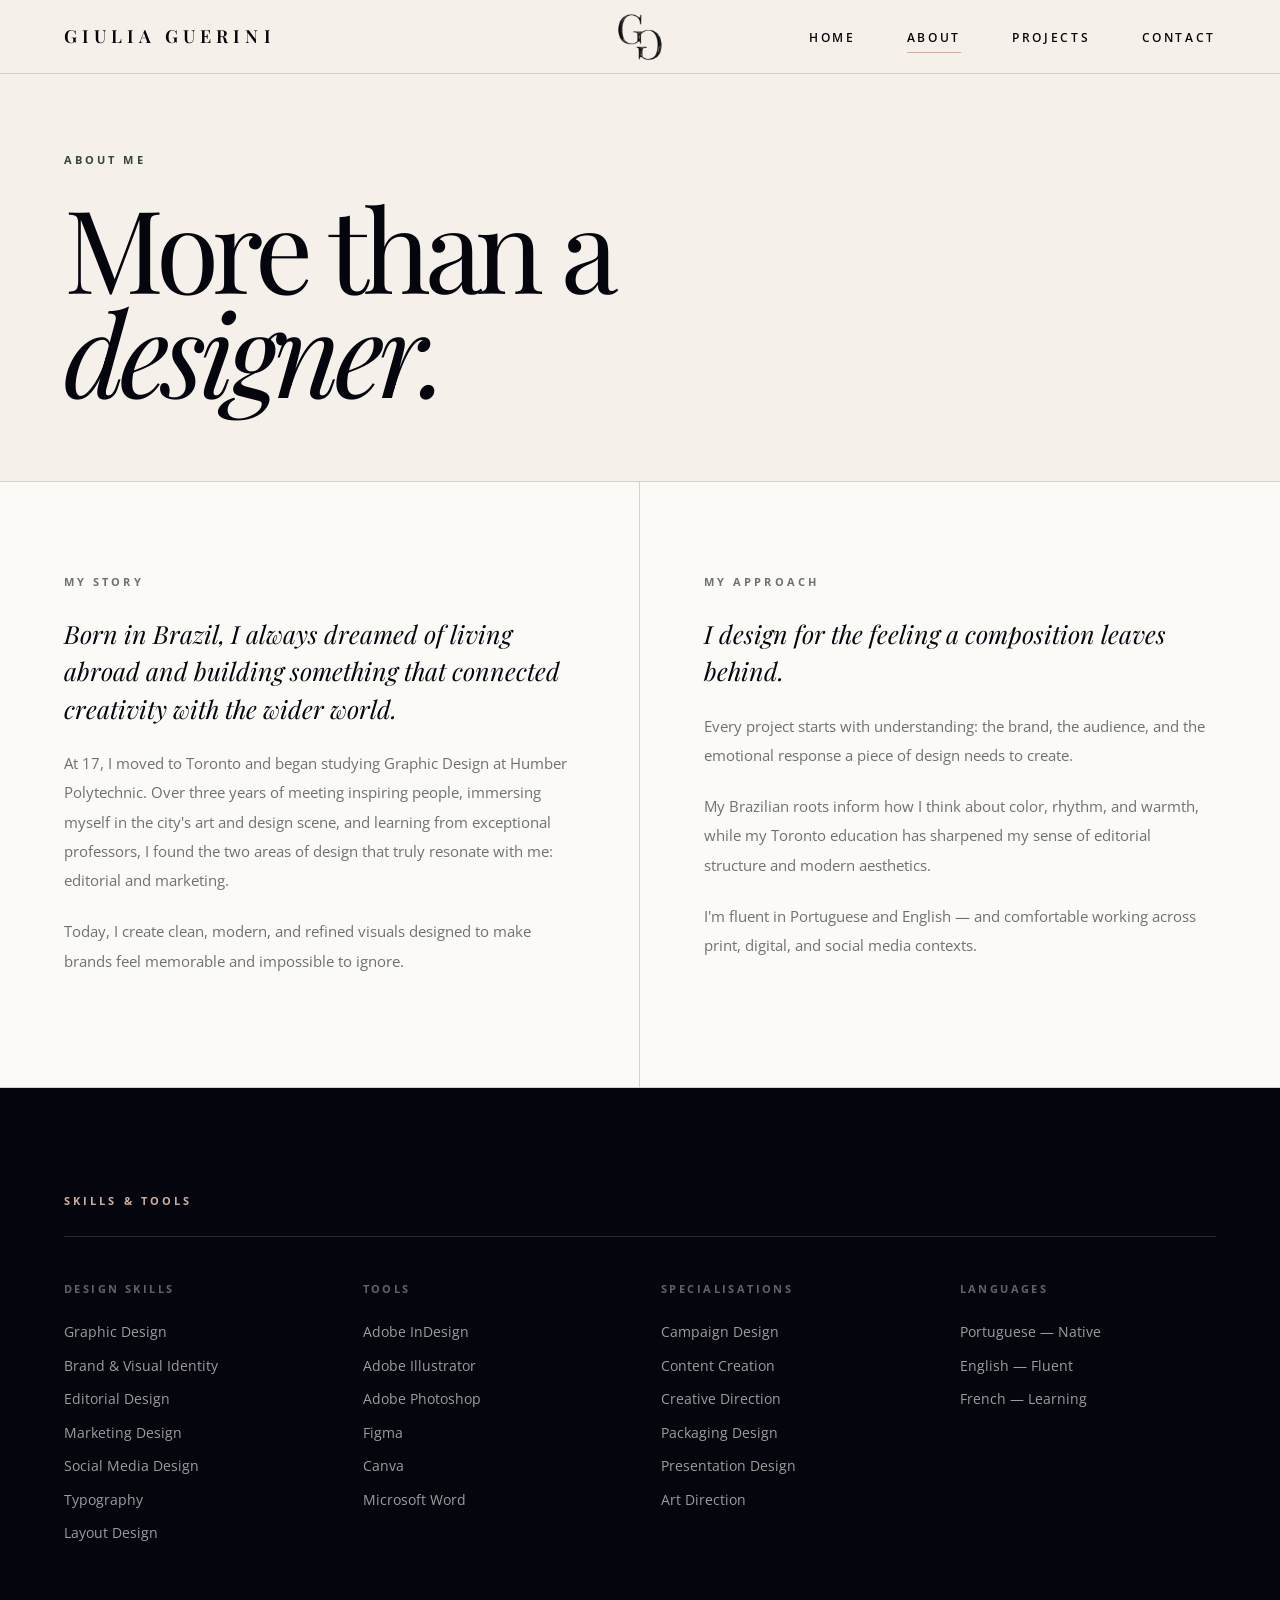
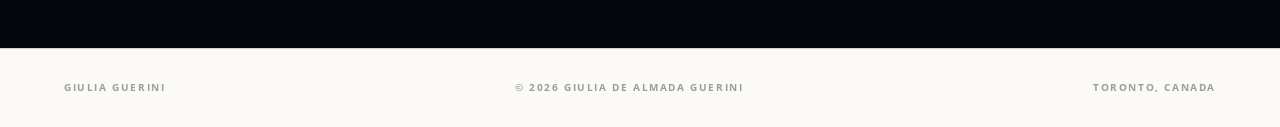
==== about.html @ 5833affe "Converted all project pages to standalone pages" ====
<!DOCTYPE html>
<html lang="en">
<head>
<meta charset="UTF-8">
<meta name="viewport" content="width=device-width, initial-scale=1.0">

<title>About — Giulia Guerini</title>

<meta name="description" content="Giulia Guerini is a Graphic Designer based in Toronto specializing in editorial design, marketing design, branding, typography, and visual storytelling.">
<meta name="keywords" content="Giulia Guerini, Giulia de Almada Guerini, graphic designer Toronto, editorial designer Toronto, marketing designer, Humber Polytechnic graphic design, branding designer, typography designer">
<meta name="author" content="Giulia de Almada Guerini">
<meta name="robots" content="index, follow">
<link rel="canonical" href="https://giuliaguerini.com/">

<meta property="og:title" content="Giulia Guerini — Graphic Designer">
<meta property="og:description" content="Graphic Designer based in Toronto specializing in editorial design, marketing campaigns, branding, and visual storytelling.">
<meta property="og:image" content="https://giuliaguerini.com/Images/social-preview.jpg">
<meta property="og:url" content="https://giuliaguerini.com">
<meta property="og:type" content="website">
<meta property="og:site_name" content="Giulia Guerini">

<meta name="twitter:card" content="summary_large_image">
<meta name="twitter:title" content="Giulia Guerini — Graphic Designer">
<meta name="twitter:description" content="Graphic Designer based in Toronto specializing in editorial and marketing design.">
<meta name="twitter:image" content="https://giuliaguerini.com/Images/social-preview.jpg">

<link rel="icon" type="image/png" href="Images/favicon.png?v=2">
<link rel="shortcut icon" type="image/png" href="Images/favicon.png?v=2">
<link rel="apple-touch-icon" href="Images/favicon.png?v=2">
<link href="https://fonts.googleapis.com/css2?family=Playfair+Display:ital,wght@0,400;0,500;0,600;1,400;1,500;1,600&family=Open+Sans:wght@300;400;500;600;700&display=swap" rel="stylesheet">

<script type="application/ld+json">
{
 "@context": "https://schema.org",
 "@type": "Person",
 "name": "Giulia Guerini",
 "alternateName": "Giulia de Almada Guerini",
 "url": "https://giuliaguerini.com",
 "image": "https://giuliaguerini.com/Images/Giulia-portrait.JPG",
 "jobTitle": "Graphic Designer",
 "sameAs": [
   "https://www.linkedin.com/in/giuliadealmada",
   "https://www.behance.net/giuliaguerini",
   "https://www.instagram.com/giuliadesignart"
 ]
}
</script>

<style>
:root {
  --cream:#F5F1EA;
  --paper:#FBFAF7;
  --ink:#05050D;
  --muted:#6F716E;
  --line:#D8D1C7;
  --green:#35453B;
  --rose:#CDADA2;
  --taupe:#BFB5A8;
}
*,*::before,*::after{box-sizing:border-box;margin:0;padding:0}
html{scroll-behavior:smooth}
body{font-family:'Open Sans',sans-serif;background:var(--paper);color:var(--ink);font-size:15px;line-height:1.75;overflow-x:hidden}
button,a{font:inherit}
button{cursor:pointer}

/* NAV */
nav{position:fixed;top:0;left:0;right:0;z-index:50;height:74px;display:flex;align-items:center;justify-content:space-between;padding:0 clamp(24px,5vw,78px);background:rgba(245,241,234,.94);backdrop-filter:blur(12px);border-bottom:1px solid var(--line)}
.nav-mark{cursor:pointer;position:absolute;left:50%;top:50%;transform:translate(-50%,-50%);height:52px;width:auto;object-fit:contain;z-index:1}
.nav-logo,.nav-links{position:relative;z-index:2}
.nav-logo{font-family:'Playfair Display',serif;font-size:18px;letter-spacing:.28em;text-transform:uppercase;color:var(--ink);text-decoration:none;font-weight:600;cursor:pointer}
.nav-links{display:flex;gap:clamp(24px,4vw,58px);list-style:none}
.nav-links a{font-size:12px;letter-spacing:.22em;text-transform:uppercase;color:var(--ink);text-decoration:none;font-weight:600;position:relative;cursor:pointer}
.nav-links a::after{content:'';position:absolute;left:0;bottom:-7px;width:0;height:1px;background:var(--rose);transition:.25s}
.nav-links a:hover::after,.nav-links a.active::after{width:100%}
.page{display:none;min-height:100vh;animation:fade .45s ease forwards}
.page.active{display:block}
@keyframes fade{from{opacity:0;transform:translateY(12px)}to{opacity:1;transform:translateY(0)}}

/* GENERAL */
.section-pad{padding:clamp(72px,8vw,120px) clamp(24px,5vw,78px)}
.eyebrow{font-size:11px;letter-spacing:.28em;text-transform:uppercase;font-weight:700;color:var(--green);margin-bottom:26px}
.serif{font-family:'Playfair Display',serif}
.link-arrow{display:inline-flex;align-items:center;gap:12px;border:0;background:transparent;color:var(--ink);text-transform:uppercase;letter-spacing:.22em;font-size:12px;font-weight:700;text-decoration:none;border-bottom:1px solid currentColor;padding-bottom:6px;transition:.25s}
.link-arrow:hover{gap:18px;color:var(--green)}

/* HOME HERO */
.hero{
  min-height:100vh;
  padding-top:74px;
  display:grid;
  grid-template-columns:minmax(0,1.08fr) minmax(360px,.92fr);
  border-bottom:1px solid var(--line);
  background:var(--paper);
}
.hero-copy {
    position: relative;
    display: flex;
    flex-direction: column;
    justify-content: center;

    padding-top: 60px;
    padding-right: clamp(24px, 6vw, 110px);
    padding-bottom: 60px;
    padding-left: clamp(24px, 6vw, 110px);

    border-right: 1px solid var(--line);
    overflow: visible;
}
.hero-copy .eyebrow{
    margin-bottom:32px;
}
.hero-title{font-family:'Playfair Display',serif;font-size:clamp(64px,8.2vw,126px);font-weight:500;line-height:.92;letter-spacing:-.055em;margin-bottom:16px;max-width:780px }
.hero-title em{display:block;font-style:normal;font-weight:400;letter-spacing:-.06em;line-height:1.03}
.hero-title em + em{margin-top:.02em}
.hero-name{width:fit-content;margin-bottom:24px;padding-bottom:7px;border-bottom:1px solid var(--rose);font-family:'Playfair Display',serif;font-size:clamp(20px,1.7vw,28px);font-style:italic;color:var(--green);letter-spacing:.01em}
.hero-sub{max-width:560px;color:var(--muted);font-size:clamp(16px,1.15vw,19px);line-height:1.85;margin-bottom:34px}
.hero-portrait-wrap{
  padding:0;
  background:var(--cream);
  overflow:hidden;
}
.hero-portrait{
  width:100%;
  height:100%;
  min-height:calc(100vh - 74px);
  object-fit:cover;
  object-position:50% 34%;
  filter:saturate(70%) contrast(95%);
  border:0;
  display:block;
}

/* ABOUT SNIPPET */
.home-about{display:grid;grid-template-columns:1fr 1fr;border-bottom:1px solid var(--line)}
.home-about-left{background:var(--ink);color:var(--paper);padding:clamp(72px,8vw,118px) clamp(24px,5vw,78px)}
.home-about-title{font-family:'Playfair Display',serif;font-size:clamp(42px,5vw,78px);font-style:italic;font-weight:400;line-height:1.05;margin-bottom:28px;max-width:620px}
.home-about-left p:not(.eyebrow){color:rgba(251,250,247,.68);max-width:560px;font-size:15px;line-height:1.95;margin-bottom:38px}
.btn-outline{background:transparent;color:inherit;border:1px solid rgba(251,250,247,.45);padding:14px 28px;text-transform:uppercase;letter-spacing:.2em;font-size:11px;font-weight:700}
.home-about-right{background:var(--paper);padding:clamp(72px,8vw,118px) clamp(24px,5vw,78px);display:flex;align-items:center}
.skills-grid{display:grid;grid-template-columns:1fr 1fr;gap:38px 48px;width:100%}
.skill-label{font-size:11px;letter-spacing:.22em;text-transform:uppercase;color:var(--green);font-weight:700;margin-bottom:10px}
.skill-item p:last-child{font-size:14px;color:var(--muted);line-height:1.75}

/* SELECTED WORK */
.home-projects{
  background:var(--paper);
  padding:clamp(76px,8vw,126px) clamp(24px,5vw,78px);
  border-bottom:1px solid var(--line);
}

.section-header{
  display:flex;
  align-items:flex-end;
  justify-content:space-between;
  gap:28px;
  margin-bottom:58px;
}

.section-title{
  font-family:'Playfair Display',serif;
  font-size:clamp(48px,7vw,104px);
  font-weight:400;
  line-height:.96;
  letter-spacing:-.045em;
}

.section-title em{
  font-style:italic;
  color:var(--green);
}

.projects-grid{
  display:grid;
  grid-template-columns:repeat(3,1fr);
  gap:14px;
}

.project-card{
  position:relative;
  min-height:410px;
  background:var(--cream);
  border:1px solid var(--line);
  overflow:hidden;
  cursor:pointer;
  transition:.35s;
}

.project-img-bg{
  position:absolute;
  inset:0;
  display:flex;
  align-items:center;
  justify-content:center;
  font-family:'Playfair Display',serif;
  font-size:clamp(58px,7vw,110px);
  font-style:italic;
  color:rgba(5,5,13,.13);
  transition:.45s;
}

.project-card-image{
    position:absolute;
    inset:0;
    width:100%;
    height:100%;
    object-fit:cover;
}

.project-card:nth-child(1) .project-img-bg{
  background:linear-gradient(135deg,#E8E3DB,#C9B8AB);
}

.project-card:nth-child(2) .project-img-bg{
  background:linear-gradient(135deg,#35453B,#202A24);
  color:rgba(251,250,247,.16);
}

.project-card:nth-child(3) .project-img-bg{
  background:linear-gradient(135deg,#111,#3E3D38);
  color:rgba(251,250,247,.16);
}

.project-card:nth-child(4) .project-img-bg{
  background:linear-gradient(135deg,#CDADA2,#E7DED7);
}

.project-card:nth-child(5) .project-img-bg{
  background:linear-gradient(135deg,#35453B 30%,#CDADA2);
  color:rgba(251,250,247,.18);
}

.project-card:nth-child(6) .project-img-bg{
  background:linear-gradient(135deg,#F5F1EA,#BFB5A8);
}

.project-bottom-label{
  position:absolute;
  left:24px;
  right:24px;
  bottom:22px;
  display:flex;
  align-items:flex-end;
  justify-content:space-between;
  gap:20px;
}

.project-number{
  font-size:12px;
  letter-spacing:.16em;
  color:rgba(5,5,13,.38);
  font-weight:700;
}

.project-role-tag{
  font-size:10px;
  letter-spacing:.18em;
  text-transform:uppercase;
  color:rgba(5,5,13,.45);
  font-weight:700;
  text-align:right;
}

.project-overlay{
  position:absolute;
  inset:0;
  background:rgba(5,5,13,.78);
  color:var(--paper);
  display:flex;
  flex-direction:column;
  justify-content:flex-end;
  padding:36px;
  opacity:0;
  transition:.35s;
}

.project-card:hover{
  transform:translateY(-4px);
}

.project-card:hover .project-overlay{
  opacity:1;
}

.project-card:hover .project-img-bg{
  transform:scale(1.04);
}

.project-tag{
  font-size:10px;
  letter-spacing:.22em;
  text-transform:uppercase;
  color:var(--rose);
  font-weight:700;
  margin-bottom:12px;
}

.project-name{
  font-family:'Playfair Display',serif;
  font-size:30px;
  font-style:italic;
  font-weight:400;
  line-height:1.1;
  margin-bottom:12px;
}

.project-desc{
  font-size:13px;
  color:rgba(251,250,247,.65);
  line-height:1.8;
}

/* HOME CONTACT */
.home-contact{display:grid;grid-template-columns:1fr 1fr;background:var(--ink);color:var(--paper);gap:70px}
.home-contact-title{font-family:'Playfair Display',serif;font-size:clamp(46px,6vw,90px);font-weight:400;font-style:italic;line-height:1.02;letter-spacing:-.04em;margin-bottom:24px}
.home-contact p:not(.eyebrow){color:rgba(251,250,247,.55);max-width:520px}
.contact-socials{margin-top:42px;display:flex;flex-direction:column;gap:12px}
.contact-social-link{color:rgba(251,250,247,.48);text-transform:uppercase;letter-spacing:.18em;font-size:11px;text-decoration:none;font-weight:700}
.contact-social-link:hover{color:var(--paper)}
.contact-form{display:flex;flex-direction:column}
.form-group{padding:20px 0;border-bottom:1px solid rgba(251,250,247,.14)}
.form-group:first-child{border-top:1px solid rgba(251,250,247,.14)}
.form-label{display:block;font-size:10px;letter-spacing:.22em;text-transform:uppercase;color:rgba(251,250,247,.36);font-weight:700;margin-bottom:8px}
.form-input,.form-textarea{width:100%;border:0;outline:0;background:transparent;color:var(--paper);font-family:'Open Sans',sans-serif;font-size:15px;resize:none}
.form-textarea{min-height:110px}
.form-input::placeholder,.form-textarea::placeholder{color:rgba(251,250,247,.22)}
.form-submit{margin-top:34px;width:fit-content;background:var(--paper);color:var(--ink);border:0;padding:16px 34px;text-transform:uppercase;letter-spacing:.2em;font-size:11px;font-weight:800}
.success-msg{display:none;margin-top:18px;color:var(--rose);font-family:'Playfair Display',serif;font-style:italic}

/* ABOUT PAGE */
.page-hero{padding:150px clamp(24px,5vw,78px) 78px;border-bottom:1px solid var(--line);background:var(--cream)}
.page-title{font-family:'Playfair Display',serif;font-size:clamp(64px,9vw,130px);font-weight:400;line-height:.9;letter-spacing:-.055em}
.about-body{display:grid;grid-template-columns:1fr 1fr;border-bottom:1px solid var(--line)}
.about-body > div{padding:clamp(62px,7vw,105px) clamp(24px,5vw,78px)}
.about-body-left{border-right:1px solid var(--line)}
.about-body p{color:var(--muted);line-height:1.95;margin-bottom:22px}
.about-lead{font-family:'Playfair Display',serif!important;font-size:25px!important;font-style:italic!important;color:var(--ink)!important;line-height:1.5!important}
.skills-section{background:var(--ink);color:var(--paper)}
.skills-full-grid{display:grid;grid-template-columns:repeat(4,1fr);gap:42px;border-top:1px solid rgba(251,250,247,.14);padding-top:42px}
.skill-col-title{font-size:11px;letter-spacing:.22em;text-transform:uppercase;color:rgba(251,250,247,.38);font-weight:700;margin-bottom:22px}
.skill-col ul{list-style:none;display:flex;flex-direction:column;gap:9px}
.skill-col li{font-size:14px;color:rgba(251,250,247,.62)}

/* PROJECTS PAGE */
.projects-page-hero{padding:150px clamp(24px,5vw,78px) 68px;border-bottom:1px solid var(--line);display:flex;align-items:flex-end;justify-content:space-between;gap:40px;background:var(--paper)}
.projects-page-hero p{max-width:420px;color:var(--muted)}
.projects-full-list{padding:40px clamp(24px,5vw,78px) 90px}
.project-row{display:grid;grid-template-columns:70px 1fr 180px 210px;gap:32px;align-items:center;padding:34px 0;border-bottom:1px solid var(--line);cursor:pointer;position:relative}
.project-row:hover .project-row-title{color:var(--green)}
.project-num{font-size:12px;letter-spacing:.18em;color:rgba(5,5,13,.35);font-weight:700}
.project-row-title{font-family:'Playfair Display',serif;font-size:30px;font-style:italic;font-weight:400;line-height:1.15;transition:.25s}
.project-row-sub{font-size:13px;color:var(--muted);margin-top:6px}
.project-row-role,.project-row-tools{font-size:12px;color:var(--muted)}
.project-row-role{color:var(--green);font-weight:700}
.project-expanded{display:none;background:var(--cream);padding:46px;border-bottom:1px solid var(--line)}
.project-expanded.open{
  display:grid;
  grid-template-columns:1fr 1fr;
  gap:70px;
  align-items:start;
}
.project-expanded > div{
  align-self:start;
}

.project-expanded > div:first-child .exp-label,
.project-expanded > div:last-child .exp-heading:first-child{
  margin-top:0;
}
.exp-label,.exp-heading{font-size:11px;letter-spacing:.22em;text-transform:uppercase;color:var(--green);font-weight:800;margin-bottom:10px}
.exp-heading{margin-top:24px;color:var(--ink)}
.project-expanded p{color:var(--muted);font-size:14px;line-height:1.85}
.close-btn{margin-top:28px;background:transparent;border:0;border-bottom:1px solid currentColor;color:var(--ink);text-transform:uppercase;letter-spacing:.2em;font-size:11px;font-weight:800;padding-bottom:5px}


/* PROJECT DETAIL PAGES */
.project-detail-page{background:var(--paper);color:var(--ink)}
.project-detail-hero{padding:150px clamp(24px,5vw,78px) 72px;border-bottom:1px solid var(--line);background:var(--cream);display:grid;grid-template-columns:1.2fr .8fr;gap:clamp(38px,6vw,90px);align-items:end}
.project-detail-title{font-family:'Playfair Display',serif;font-size:clamp(58px,8vw,126px);font-weight:400;line-height:.92;letter-spacing:-.055em;max-width:900px}
.project-detail-title em{font-style:italic;color:var(--green)}
.project-detail-intro{color:var(--muted);font-size:16px;line-height:1.9;max-width:480px}
.project-detail-meta{display:grid;grid-template-columns:repeat(3,1fr);border-bottom:1px solid var(--line);background:var(--paper)}
.meta-block{padding:32px clamp(24px,4vw,56px);border-right:1px solid var(--line)}
.meta-block:last-child{border-right:0}
.meta-label{font-size:10px;letter-spacing:.24em;text-transform:uppercase;color:var(--green);font-weight:800;margin-bottom:8px}
.meta-value{font-size:14px;color:var(--muted);line-height:1.75}
.project-detail-image{min-height:58vh;border-bottom:1px solid var(--line);display:flex;align-items:center;justify-content:center;overflow:hidden;position:relative;background:linear-gradient(135deg,#E8E3DB,#C9B8AB)}
.project-detail-image.dark{background:linear-gradient(135deg,#111,#35453B)}
.project-detail-image.rose{background:linear-gradient(135deg,#CDADA2,#F5F1EA)}
.project-detail-image.green{background:linear-gradient(135deg,#35453B,#BFB5A8)}
.project-detail-image span{font-family:'Playfair Display',serif;font-size:clamp(76px,13vw,190px);font-style:italic;color:rgba(251,250,247,.42);letter-spacing:-.06em}
.project-detail-image:not(.dark) span{color:rgba(5,5,13,.16)}
.project-detail-body{display:grid;grid-template-columns:.8fr 1.2fr;gap:clamp(42px,7vw,110px);padding:clamp(72px,8vw,126px) clamp(24px,5vw,78px);border-bottom:1px solid var(--line)}
.project-detail-body h2{font-family:'Playfair Display',serif;font-size:clamp(38px,5vw,72px);font-style:italic;font-weight:400;line-height:1.05;margin-bottom:24px}
.project-detail-body p{color:var(--muted);font-size:15px;line-height:1.95;margin-bottom:22px}
.project-detail-list{list-style:none;display:flex;flex-direction:column;gap:12px;margin-top:22px}
.project-detail-list li{padding-bottom:12px;border-bottom:1px solid var(--line);color:var(--muted);font-size:14px}
.project-detail-gallery{display:grid;grid-template-columns:1fr 1fr;gap:14px;padding:0 clamp(24px,5vw,78px) clamp(76px,8vw,126px);background:var(--paper);border-bottom:1px solid var(--line)}
.gallery-panel{min-height:360px;background:var(--cream);border:1px solid var(--line);display:flex;align-items:center;justify-content:center;font-family:'Playfair Display',serif;font-size:clamp(44px,6vw,88px);font-style:italic;color:rgba(5,5,13,.14)}
.project-detail-nav{display:flex;justify-content:space-between;align-items:center;gap:24px;padding:36px clamp(24px,5vw,78px);background:var(--ink);color:var(--paper)}
.project-detail-nav .link-arrow{color:var(--paper)}
.learn-more-btn{margin-top:26px}

.project-detail-main-image{
  width:100%;
  height:100%;
  object-fit:cover;
  display:block;
}

.gallery-panel{
  border:1px solid var(--line);
  background:var(--cream);
  overflow:hidden;
}

.gallery-panel img{
  width:100%;
  height:100%;
  display:block;
  object-fit:cover;
}


@media(max-width:980px){
  .project-detail-hero,.project-detail-body{grid-template-columns:1fr}
  .project-detail-meta{grid-template-columns:1fr}
  .meta-block{border-right:0;border-bottom:1px solid var(--line)}
  .meta-block:last-child{border-bottom:0}
  .project-detail-gallery{grid-template-columns:1fr}
}

/* CONTACT PAGE */
.contact-page{background:var(--ink);color:var(--paper)}
.contact-page-hero{padding:150px clamp(24px,5vw,78px) 84px;display:grid;grid-template-columns:1fr 1fr;gap:70px;border-bottom:1px solid rgba(251,250,247,.12)}
.contact-page .page-title{color:var(--paper)}
.contact-page p{color:rgba(251,250,247,.58)}
.contact-detail-item{padding:19px 0;border-top:1px solid rgba(251,250,247,.12)}
.detail-label{display:block;font-size:10px;letter-spacing:.22em;text-transform:uppercase;color:rgba(251,250,247,.35);font-weight:800}
.detail-value,.detail-value a{color:rgba(251,250,247,.72);text-decoration:none}
.contact-form-section{padding:80px clamp(24px,5vw,78px);display:grid;grid-template-columns:1fr 1fr;gap:70px;background:var(--cream);color:var(--ink)}
.contact-form-section p{color:var(--muted)}
.contact-form-section .form-group{border-bottom:1px solid var(--line)}
.contact-form-section .form-group:first-child{border-top:1px solid var(--line)}
.contact-form-section .form-label{color:rgba(5,5,13,.4)}
.contact-form-section .form-input,.contact-form-section .form-textarea{color:var(--ink)}
.contact-form-section .form-input::placeholder,.contact-form-section .form-textarea::placeholder{color:rgba(5,5,13,.28)}
.contact-form-section .form-submit{background:var(--ink);color:var(--paper)}
.form-side-note h3{font-family:'Playfair Display',serif;font-size:44px;font-style:italic;font-weight:400;line-height:1.1;margin-bottom:20px}
footer{padding:30px clamp(24px,5vw,78px);display:flex;align-items:center;justify-content:space-between;gap:20px;border-top:1px solid var(--line);background:var(--paper)}
footer p{font-size:10px;letter-spacing:.16em;text-transform:uppercase;color:rgba(5,5,13,.38);font-weight:700}

.contact-page footer{
  background:var(--paper);
  border-top:1px solid var(--line);
}
.contact-page footer p{
  color:rgba(5,5,13,.38);
}


/* CUSTOM CURSOR */
@media (pointer:fine){
html,
body,
a,
button,
input,
textarea,
select,
label,
[role="button"],
.project-card,
.nav-mark {
    cursor: none !important;
}

  .custom-cursor{
    position:fixed;
    top:0;
    left:0;
    width:16px;
    height:16px;
    border-radius:50%;
    background:var(--ink);
    pointer-events:none;
    z-index:9999;
    transform:translate(-50%,-50%);
    transition:width .18s ease,height .18s ease,background .18s ease,opacity .18s ease;
    opacity:0;
  }

  .custom-cursor.is-visible{
    opacity:1;
  }

  .custom-cursor.is-hovering{
    width:24px;
    height:24px;
  }

  .custom-cursor.is-light{
    background:var(--paper);
  }
}

@media(max-width:980px){
  nav{height:auto;min-height:68px;gap:18px;flex-wrap:wrap;padding-top:18px;padding-bottom:18px}
  .nav-links{gap:18px;flex-wrap:wrap}
  .hero{grid-template-columns:1fr;min-height:100vh;padding-top:96px}
  .hero-copy{border-right:0;border-bottom:1px solid var(--line);min-height:auto;padding-top:80px;padding-bottom:80px}
  .hero-portrait{height:620px}
  .home-about,.home-contact,.about-body,.contact-page-hero,.contact-form-section{grid-template-columns:1fr}
  .about-body-left{border-right:0;border-bottom:1px solid var(--line)}
  .projects-grid{grid-template-columns:1fr 1fr}
  .project-card:nth-child(n){grid-column:auto}
  .skills-full-grid{grid-template-columns:1fr 1fr}
  .projects-page-hero{display:block}
  .projects-page-hero p{margin-top:22px}
  .project-row{grid-template-columns:48px 1fr;gap:20px}
  .project-row-role,.project-row-tools{display:none}
  .project-expanded.open{grid-template-columns:1fr;gap:28px}
}
@media(max-width:640px){
  .nav-logo{font-size:15px}
  .nav-links a{font-size:10px}
  .hero-title{font-size:58px;line-height:.95}
  .hero-title em{font-size:.9em;line-height:1.05}
  .nav-mark{
    height:36px;
    position:absolute;

    top:24px;
    right:20px;

    left:auto;
    transform:none;
  }
  .hero-portrait-wrap{padding:24px}
  .hero-portrait{height:520px}
  .skills-grid,.projects-grid,.skills-full-grid{grid-template-columns:1fr}
  .section-header{display:block}
  .section-header .link-arrow{margin-top:24px}
  footer{flex-direction:column;text-align:center}
}

@media(max-width:640px){

  .project-detail-image{
    min-height:420px;
    padding:0;
  }

  .project-detail-main-image{
    width:100%;
    height:100%;
    min-height:420px;
    object-fit:cover;
    object-position:center;
  }

}

</style>
</head>

<body>
<div class="custom-cursor" aria-hidden="true"></div>

<nav id="mainNav">
  <a class="nav-logo" href="index.html">Giulia Guerini</a>

  <a href="index.html" aria-label="Go to homepage">
    <img
      class="nav-mark"
      src="Images/logo-GiuliaGuerini.png"
      alt="Giulia Guerini logo"
    >
  </a>

  <ul class="nav-links">
    <li><a href="index.html" id="nav-home">Home</a></li>
    <li><a href="about.html" class="active" id="nav-about">About</a></li>
    <li><a href="projects.html" id="nav-projects">Projects</a></li>
    <li><a href="contact.html" id="nav-contact">Contact</a></li>
  </ul>
</nav>

<main id="about" class="page active">
  <section class="page-hero">
    <p class="eyebrow">About Me</p>
    <h1 class="page-title">More than a<br><em>designer.</em></h1>
  </section>

  <section class="about-body">
    <div class="about-body-left">
      <p class="eyebrow">My Story</p>

      <p class="about-lead">
        Born in Brazil, I always dreamed of living abroad and building something that connected creativity with the wider world.
      </p>

      <p>
        At 17, I moved to Toronto and began studying Graphic Design at Humber Polytechnic.
        Over three years of meeting inspiring people, immersing myself in the city's art and design scene,
        and learning from exceptional professors, I found the two areas of design that truly resonate with me:
        editorial and marketing.
      </p>

      <p>
        Today, I create clean, modern, and refined visuals designed to make brands feel memorable and impossible to ignore.
      </p>
    </div>

    <div>
      <p class="eyebrow">My Approach</p>

      <p class="about-lead">
        I design for the feeling a composition leaves behind.
      </p>

      <p>
        Every project starts with understanding: the brand, the audience, and the emotional response a piece of design needs to create.
      </p>

      <p>
        My Brazilian roots inform how I think about color, rhythm, and warmth, while my Toronto education has sharpened my sense of editorial structure and modern aesthetics.
      </p>

      <p>
        I'm fluent in Portuguese and English — and comfortable working across print, digital, and social media contexts.
      </p>
    </div>
  </section>

  <section class="skills-section section-pad">
    <p class="eyebrow" style="color:var(--rose)">Skills & Tools</p>

    <div class="skills-full-grid">
      <div class="skill-col">
        <p class="skill-col-title">Design Skills</p>
        <ul>
          <li>Graphic Design</li>
          <li>Brand & Visual Identity</li>
          <li>Editorial Design</li>
          <li>Marketing Design</li>
          <li>Social Media Design</li>
          <li>Typography</li>
          <li>Layout Design</li>
        </ul>
      </div>

      <div class="skill-col">
        <p class="skill-col-title">Tools</p>
        <ul>
          <li>Adobe InDesign</li>
          <li>Adobe Illustrator</li>
          <li>Adobe Photoshop</li>
          <li>Figma</li>
          <li>Canva</li>
          <li>Microsoft Word</li>
        </ul>
      </div>

      <div class="skill-col">
        <p class="skill-col-title">Specialisations</p>
        <ul>
          <li>Campaign Design</li>
          <li>Content Creation</li>
          <li>Creative Direction</li>
          <li>Packaging Design</li>
          <li>Presentation Design</li>
          <li>Art Direction</li>
        </ul>
      </div>

      <div class="skill-col">
        <p class="skill-col-title">Languages</p>
        <ul>
          <li>Portuguese — Native</li>
          <li>English — Fluent</li>
          <li>French — Learning</li>
        </ul>
      </div>
    </div>
  </section>
</main>

<footer>
  <p>Giulia Guerini</p>
  <p>© 2026 Giulia de Almada Guerini</p>
  <p>Toronto, Canada</p>
</footer>

<script>
const customCursor = document.querySelector('.custom-cursor');

function getBackgroundLuminance(element){
  let current = element;

  while(current && current !== document.documentElement){
    const bg = window.getComputedStyle(current).backgroundColor;

    if(bg && bg !== 'transparent' && bg !== 'rgba(0, 0, 0, 0)'){
      const values = bg.match(/\d+(\.\d+)?/g);

      if(values && values.length >= 3){
        const r = Number(values[0]);
        const g = Number(values[1]);
        const b = Number(values[2]);

        return (0.299 * r + 0.587 * g + 0.114 * b) / 255;
      }
    }

    current = current.parentElement;
  }

  return 1;
}

if(customCursor && window.matchMedia('(pointer:fine)').matches){
  document.addEventListener('mousemove', (event) => {
    customCursor.classList.add('is-visible');
    customCursor.style.left = event.clientX + 'px';
    customCursor.style.top = event.clientY + 'px';

    const elementUnderCursor = document.elementFromPoint(event.clientX, event.clientY);

    if(elementUnderCursor){
      const luminance = getBackgroundLuminance(elementUnderCursor);
      customCursor.classList.toggle('is-light', luminance < 0.35);
    }
  });

  document.addEventListener('mouseleave', () => {
    customCursor.classList.remove('is-visible');
  });

  document.querySelectorAll('a, button, .nav-mark, input, textarea').forEach((element) => {
    element.addEventListener('mouseenter', () => customCursor.classList.add('is-hovering'));
    element.addEventListener('mouseleave', () => customCursor.classList.remove('is-hovering'));
  });
}
</script>

</body>
</html>
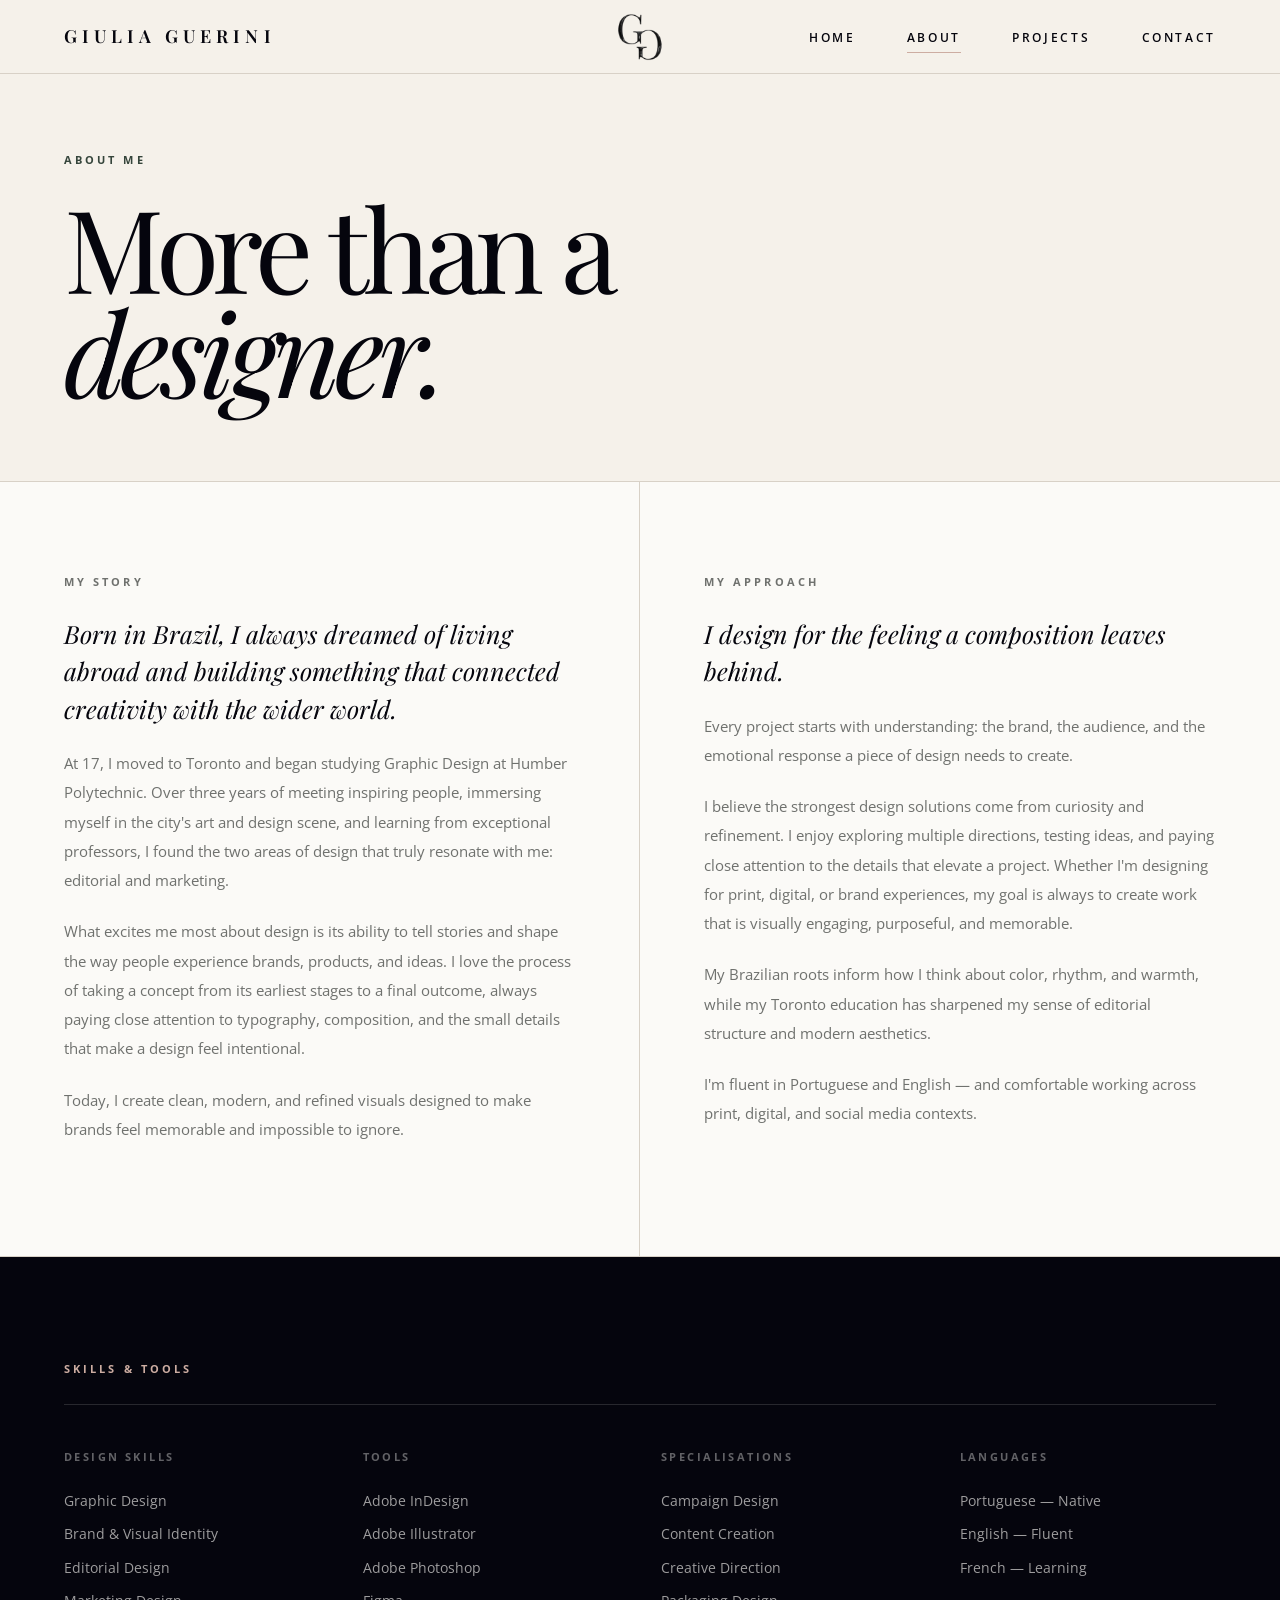
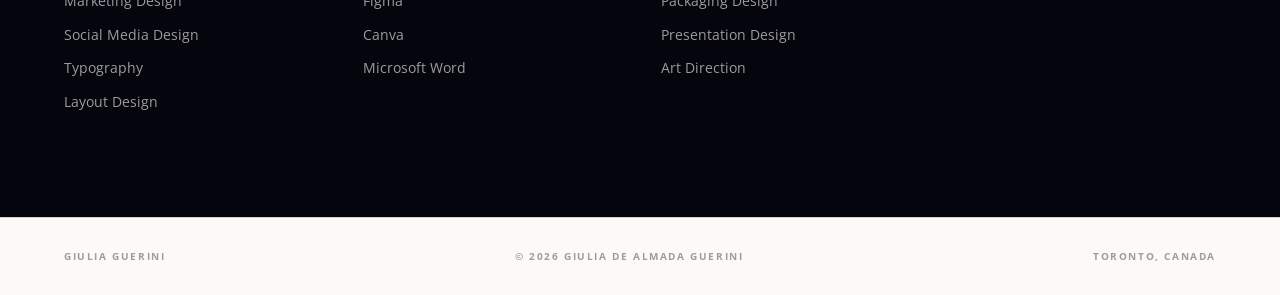
==== commit 06743f92: "added carousel to home page and added more information on about page and made text brighter on conta" ====
--- a/about.html
+++ b/about.html
@@ -46,521 +46,9 @@
 }
 </script>
 
-<style>
-:root {
-  --cream:#F5F1EA;
-  --paper:#FBFAF7;
-  --ink:#05050D;
-  --muted:#6F716E;
-  --line:#D8D1C7;
-  --green:#35453B;
-  --rose:#CDADA2;
-  --taupe:#BFB5A8;
-}
-*,*::before,*::after{box-sizing:border-box;margin:0;padding:0}
-html{scroll-behavior:smooth}
-body{font-family:'Open Sans',sans-serif;background:var(--paper);color:var(--ink);font-size:15px;line-height:1.75;overflow-x:hidden}
-button,a{font:inherit}
-button{cursor:pointer}
 
-/* NAV */
-nav{position:fixed;top:0;left:0;right:0;z-index:50;height:74px;display:flex;align-items:center;justify-content:space-between;padding:0 clamp(24px,5vw,78px);background:rgba(245,241,234,.94);backdrop-filter:blur(12px);border-bottom:1px solid var(--line)}
-.nav-mark{cursor:pointer;position:absolute;left:50%;top:50%;transform:translate(-50%,-50%);height:52px;width:auto;object-fit:contain;z-index:1}
-.nav-logo,.nav-links{position:relative;z-index:2}
-.nav-logo{font-family:'Playfair Display',serif;font-size:18px;letter-spacing:.28em;text-transform:uppercase;color:var(--ink);text-decoration:none;font-weight:600;cursor:pointer}
-.nav-links{display:flex;gap:clamp(24px,4vw,58px);list-style:none}
-.nav-links a{font-size:12px;letter-spacing:.22em;text-transform:uppercase;color:var(--ink);text-decoration:none;font-weight:600;position:relative;cursor:pointer}
-.nav-links a::after{content:'';position:absolute;left:0;bottom:-7px;width:0;height:1px;background:var(--rose);transition:.25s}
-.nav-links a:hover::after,.nav-links a.active::after{width:100%}
-.page{display:none;min-height:100vh;animation:fade .45s ease forwards}
-.page.active{display:block}
-@keyframes fade{from{opacity:0;transform:translateY(12px)}to{opacity:1;transform:translateY(0)}}
+<link rel="stylesheet" href="CSS/style.css">
 
-/* GENERAL */
-.section-pad{padding:clamp(72px,8vw,120px) clamp(24px,5vw,78px)}
-.eyebrow{font-size:11px;letter-spacing:.28em;text-transform:uppercase;font-weight:700;color:var(--green);margin-bottom:26px}
-.serif{font-family:'Playfair Display',serif}
-.link-arrow{display:inline-flex;align-items:center;gap:12px;border:0;background:transparent;color:var(--ink);text-transform:uppercase;letter-spacing:.22em;font-size:12px;font-weight:700;text-decoration:none;border-bottom:1px solid currentColor;padding-bottom:6px;transition:.25s}
-.link-arrow:hover{gap:18px;color:var(--green)}
-
-/* HOME HERO */
-.hero{
-  min-height:100vh;
-  padding-top:74px;
-  display:grid;
-  grid-template-columns:minmax(0,1.08fr) minmax(360px,.92fr);
-  border-bottom:1px solid var(--line);
-  background:var(--paper);
-}
-.hero-copy {
-    position: relative;
-    display: flex;
-    flex-direction: column;
-    justify-content: center;
-
-    padding-top: 60px;
-    padding-right: clamp(24px, 6vw, 110px);
-    padding-bottom: 60px;
-    padding-left: clamp(24px, 6vw, 110px);
-
-    border-right: 1px solid var(--line);
-    overflow: visible;
-}
-.hero-copy .eyebrow{
-    margin-bottom:32px;
-}
-.hero-title{font-family:'Playfair Display',serif;font-size:clamp(64px,8.2vw,126px);font-weight:500;line-height:.92;letter-spacing:-.055em;margin-bottom:16px;max-width:780px }
-.hero-title em{display:block;font-style:normal;font-weight:400;letter-spacing:-.06em;line-height:1.03}
-.hero-title em + em{margin-top:.02em}
-.hero-name{width:fit-content;margin-bottom:24px;padding-bottom:7px;border-bottom:1px solid var(--rose);font-family:'Playfair Display',serif;font-size:clamp(20px,1.7vw,28px);font-style:italic;color:var(--green);letter-spacing:.01em}
-.hero-sub{max-width:560px;color:var(--muted);font-size:clamp(16px,1.15vw,19px);line-height:1.85;margin-bottom:34px}
-.hero-portrait-wrap{
-  padding:0;
-  background:var(--cream);
-  overflow:hidden;
-}
-.hero-portrait{
-  width:100%;
-  height:100%;
-  min-height:calc(100vh - 74px);
-  object-fit:cover;
-  object-position:50% 34%;
-  filter:saturate(70%) contrast(95%);
-  border:0;
-  display:block;
-}
-
-/* ABOUT SNIPPET */
-.home-about{display:grid;grid-template-columns:1fr 1fr;border-bottom:1px solid var(--line)}
-.home-about-left{background:var(--ink);color:var(--paper);padding:clamp(72px,8vw,118px) clamp(24px,5vw,78px)}
-.home-about-title{font-family:'Playfair Display',serif;font-size:clamp(42px,5vw,78px);font-style:italic;font-weight:400;line-height:1.05;margin-bottom:28px;max-width:620px}
-.home-about-left p:not(.eyebrow){color:rgba(251,250,247,.68);max-width:560px;font-size:15px;line-height:1.95;margin-bottom:38px}
-.btn-outline{background:transparent;color:inherit;border:1px solid rgba(251,250,247,.45);padding:14px 28px;text-transform:uppercase;letter-spacing:.2em;font-size:11px;font-weight:700}
-.home-about-right{background:var(--paper);padding:clamp(72px,8vw,118px) clamp(24px,5vw,78px);display:flex;align-items:center}
-.skills-grid{display:grid;grid-template-columns:1fr 1fr;gap:38px 48px;width:100%}
-.skill-label{font-size:11px;letter-spacing:.22em;text-transform:uppercase;color:var(--green);font-weight:700;margin-bottom:10px}
-.skill-item p:last-child{font-size:14px;color:var(--muted);line-height:1.75}
-
-/* SELECTED WORK */
-.home-projects{
-  background:var(--paper);
-  padding:clamp(76px,8vw,126px) clamp(24px,5vw,78px);
-  border-bottom:1px solid var(--line);
-}
-
-.section-header{
-  display:flex;
-  align-items:flex-end;
-  justify-content:space-between;
-  gap:28px;
-  margin-bottom:58px;
-}
-
-.section-title{
-  font-family:'Playfair Display',serif;
-  font-size:clamp(48px,7vw,104px);
-  font-weight:400;
-  line-height:.96;
-  letter-spacing:-.045em;
-}
-
-.section-title em{
-  font-style:italic;
-  color:var(--green);
-}
-
-.projects-grid{
-  display:grid;
-  grid-template-columns:repeat(3,1fr);
-  gap:14px;
-}
-
-.project-card{
-  position:relative;
-  min-height:410px;
-  background:var(--cream);
-  border:1px solid var(--line);
-  overflow:hidden;
-  cursor:pointer;
-  transition:.35s;
-}
-
-.project-img-bg{
-  position:absolute;
-  inset:0;
-  display:flex;
-  align-items:center;
-  justify-content:center;
-  font-family:'Playfair Display',serif;
-  font-size:clamp(58px,7vw,110px);
-  font-style:italic;
-  color:rgba(5,5,13,.13);
-  transition:.45s;
-}
-
-.project-card-image{
-    position:absolute;
-    inset:0;
-    width:100%;
-    height:100%;
-    object-fit:cover;
-}
-
-.project-card:nth-child(1) .project-img-bg{
-  background:linear-gradient(135deg,#E8E3DB,#C9B8AB);
-}
-
-.project-card:nth-child(2) .project-img-bg{
-  background:linear-gradient(135deg,#35453B,#202A24);
-  color:rgba(251,250,247,.16);
-}
-
-.project-card:nth-child(3) .project-img-bg{
-  background:linear-gradient(135deg,#111,#3E3D38);
-  color:rgba(251,250,247,.16);
-}
-
-.project-card:nth-child(4) .project-img-bg{
-  background:linear-gradient(135deg,#CDADA2,#E7DED7);
-}
-
-.project-card:nth-child(5) .project-img-bg{
-  background:linear-gradient(135deg,#35453B 30%,#CDADA2);
-  color:rgba(251,250,247,.18);
-}
-
-.project-card:nth-child(6) .project-img-bg{
-  background:linear-gradient(135deg,#F5F1EA,#BFB5A8);
-}
-
-.project-bottom-label{
-  position:absolute;
-  left:24px;
-  right:24px;
-  bottom:22px;
-  display:flex;
-  align-items:flex-end;
-  justify-content:space-between;
-  gap:20px;
-}
-
-.project-number{
-  font-size:12px;
-  letter-spacing:.16em;
-  color:rgba(5,5,13,.38);
-  font-weight:700;
-}
-
-.project-role-tag{
-  font-size:10px;
-  letter-spacing:.18em;
-  text-transform:uppercase;
-  color:rgba(5,5,13,.45);
-  font-weight:700;
-  text-align:right;
-}
-
-.project-overlay{
-  position:absolute;
-  inset:0;
-  background:rgba(5,5,13,.78);
-  color:var(--paper);
-  display:flex;
-  flex-direction:column;
-  justify-content:flex-end;
-  padding:36px;
-  opacity:0;
-  transition:.35s;
-}
-
-.project-card:hover{
-  transform:translateY(-4px);
-}
-
-.project-card:hover .project-overlay{
-  opacity:1;
-}
-
-.project-card:hover .project-img-bg{
-  transform:scale(1.04);
-}
-
-.project-tag{
-  font-size:10px;
-  letter-spacing:.22em;
-  text-transform:uppercase;
-  color:var(--rose);
-  font-weight:700;
-  margin-bottom:12px;
-}
-
-.project-name{
-  font-family:'Playfair Display',serif;
-  font-size:30px;
-  font-style:italic;
-  font-weight:400;
-  line-height:1.1;
-  margin-bottom:12px;
-}
-
-.project-desc{
-  font-size:13px;
-  color:rgba(251,250,247,.65);
-  line-height:1.8;
-}
-
-/* HOME CONTACT */
-.home-contact{display:grid;grid-template-columns:1fr 1fr;background:var(--ink);color:var(--paper);gap:70px}
-.home-contact-title{font-family:'Playfair Display',serif;font-size:clamp(46px,6vw,90px);font-weight:400;font-style:italic;line-height:1.02;letter-spacing:-.04em;margin-bottom:24px}
-.home-contact p:not(.eyebrow){color:rgba(251,250,247,.55);max-width:520px}
-.contact-socials{margin-top:42px;display:flex;flex-direction:column;gap:12px}
-.contact-social-link{color:rgba(251,250,247,.48);text-transform:uppercase;letter-spacing:.18em;font-size:11px;text-decoration:none;font-weight:700}
-.contact-social-link:hover{color:var(--paper)}
-.contact-form{display:flex;flex-direction:column}
-.form-group{padding:20px 0;border-bottom:1px solid rgba(251,250,247,.14)}
-.form-group:first-child{border-top:1px solid rgba(251,250,247,.14)}
-.form-label{display:block;font-size:10px;letter-spacing:.22em;text-transform:uppercase;color:rgba(251,250,247,.36);font-weight:700;margin-bottom:8px}
-.form-input,.form-textarea{width:100%;border:0;outline:0;background:transparent;color:var(--paper);font-family:'Open Sans',sans-serif;font-size:15px;resize:none}
-.form-textarea{min-height:110px}
-.form-input::placeholder,.form-textarea::placeholder{color:rgba(251,250,247,.22)}
-.form-submit{margin-top:34px;width:fit-content;background:var(--paper);color:var(--ink);border:0;padding:16px 34px;text-transform:uppercase;letter-spacing:.2em;font-size:11px;font-weight:800}
-.success-msg{display:none;margin-top:18px;color:var(--rose);font-family:'Playfair Display',serif;font-style:italic}
-
-/* ABOUT PAGE */
-.page-hero{padding:150px clamp(24px,5vw,78px) 78px;border-bottom:1px solid var(--line);background:var(--cream)}
-.page-title{font-family:'Playfair Display',serif;font-size:clamp(64px,9vw,130px);font-weight:400;line-height:.9;letter-spacing:-.055em}
-.about-body{display:grid;grid-template-columns:1fr 1fr;border-bottom:1px solid var(--line)}
-.about-body > div{padding:clamp(62px,7vw,105px) clamp(24px,5vw,78px)}
-.about-body-left{border-right:1px solid var(--line)}
-.about-body p{color:var(--muted);line-height:1.95;margin-bottom:22px}
-.about-lead{font-family:'Playfair Display',serif!important;font-size:25px!important;font-style:italic!important;color:var(--ink)!important;line-height:1.5!important}
-.skills-section{background:var(--ink);color:var(--paper)}
-.skills-full-grid{display:grid;grid-template-columns:repeat(4,1fr);gap:42px;border-top:1px solid rgba(251,250,247,.14);padding-top:42px}
-.skill-col-title{font-size:11px;letter-spacing:.22em;text-transform:uppercase;color:rgba(251,250,247,.38);font-weight:700;margin-bottom:22px}
-.skill-col ul{list-style:none;display:flex;flex-direction:column;gap:9px}
-.skill-col li{font-size:14px;color:rgba(251,250,247,.62)}
-
-/* PROJECTS PAGE */
-.projects-page-hero{padding:150px clamp(24px,5vw,78px) 68px;border-bottom:1px solid var(--line);display:flex;align-items:flex-end;justify-content:space-between;gap:40px;background:var(--paper)}
-.projects-page-hero p{max-width:420px;color:var(--muted)}
-.projects-full-list{padding:40px clamp(24px,5vw,78px) 90px}
-.project-row{display:grid;grid-template-columns:70px 1fr 180px 210px;gap:32px;align-items:center;padding:34px 0;border-bottom:1px solid var(--line);cursor:pointer;position:relative}
-.project-row:hover .project-row-title{color:var(--green)}
-.project-num{font-size:12px;letter-spacing:.18em;color:rgba(5,5,13,.35);font-weight:700}
-.project-row-title{font-family:'Playfair Display',serif;font-size:30px;font-style:italic;font-weight:400;line-height:1.15;transition:.25s}
-.project-row-sub{font-size:13px;color:var(--muted);margin-top:6px}
-.project-row-role,.project-row-tools{font-size:12px;color:var(--muted)}
-.project-row-role{color:var(--green);font-weight:700}
-.project-expanded{display:none;background:var(--cream);padding:46px;border-bottom:1px solid var(--line)}
-.project-expanded.open{
-  display:grid;
-  grid-template-columns:1fr 1fr;
-  gap:70px;
-  align-items:start;
-}
-.project-expanded > div{
-  align-self:start;
-}
-
-.project-expanded > div:first-child .exp-label,
-.project-expanded > div:last-child .exp-heading:first-child{
-  margin-top:0;
-}
-.exp-label,.exp-heading{font-size:11px;letter-spacing:.22em;text-transform:uppercase;color:var(--green);font-weight:800;margin-bottom:10px}
-.exp-heading{margin-top:24px;color:var(--ink)}
-.project-expanded p{color:var(--muted);font-size:14px;line-height:1.85}
-.close-btn{margin-top:28px;background:transparent;border:0;border-bottom:1px solid currentColor;color:var(--ink);text-transform:uppercase;letter-spacing:.2em;font-size:11px;font-weight:800;padding-bottom:5px}
-
-
-/* PROJECT DETAIL PAGES */
-.project-detail-page{background:var(--paper);color:var(--ink)}
-.project-detail-hero{padding:150px clamp(24px,5vw,78px) 72px;border-bottom:1px solid var(--line);background:var(--cream);display:grid;grid-template-columns:1.2fr .8fr;gap:clamp(38px,6vw,90px);align-items:end}
-.project-detail-title{font-family:'Playfair Display',serif;font-size:clamp(58px,8vw,126px);font-weight:400;line-height:.92;letter-spacing:-.055em;max-width:900px}
-.project-detail-title em{font-style:italic;color:var(--green)}
-.project-detail-intro{color:var(--muted);font-size:16px;line-height:1.9;max-width:480px}
-.project-detail-meta{display:grid;grid-template-columns:repeat(3,1fr);border-bottom:1px solid var(--line);background:var(--paper)}
-.meta-block{padding:32px clamp(24px,4vw,56px);border-right:1px solid var(--line)}
-.meta-block:last-child{border-right:0}
-.meta-label{font-size:10px;letter-spacing:.24em;text-transform:uppercase;color:var(--green);font-weight:800;margin-bottom:8px}
-.meta-value{font-size:14px;color:var(--muted);line-height:1.75}
-.project-detail-image{min-height:58vh;border-bottom:1px solid var(--line);display:flex;align-items:center;justify-content:center;overflow:hidden;position:relative;background:linear-gradient(135deg,#E8E3DB,#C9B8AB)}
-.project-detail-image.dark{background:linear-gradient(135deg,#111,#35453B)}
-.project-detail-image.rose{background:linear-gradient(135deg,#CDADA2,#F5F1EA)}
-.project-detail-image.green{background:linear-gradient(135deg,#35453B,#BFB5A8)}
-.project-detail-image span{font-family:'Playfair Display',serif;font-size:clamp(76px,13vw,190px);font-style:italic;color:rgba(251,250,247,.42);letter-spacing:-.06em}
-.project-detail-image:not(.dark) span{color:rgba(5,5,13,.16)}
-.project-detail-body{display:grid;grid-template-columns:.8fr 1.2fr;gap:clamp(42px,7vw,110px);padding:clamp(72px,8vw,126px) clamp(24px,5vw,78px);border-bottom:1px solid var(--line)}
-.project-detail-body h2{font-family:'Playfair Display',serif;font-size:clamp(38px,5vw,72px);font-style:italic;font-weight:400;line-height:1.05;margin-bottom:24px}
-.project-detail-body p{color:var(--muted);font-size:15px;line-height:1.95;margin-bottom:22px}
-.project-detail-list{list-style:none;display:flex;flex-direction:column;gap:12px;margin-top:22px}
-.project-detail-list li{padding-bottom:12px;border-bottom:1px solid var(--line);color:var(--muted);font-size:14px}
-.project-detail-gallery{display:grid;grid-template-columns:1fr 1fr;gap:14px;padding:0 clamp(24px,5vw,78px) clamp(76px,8vw,126px);background:var(--paper);border-bottom:1px solid var(--line)}
-.gallery-panel{min-height:360px;background:var(--cream);border:1px solid var(--line);display:flex;align-items:center;justify-content:center;font-family:'Playfair Display',serif;font-size:clamp(44px,6vw,88px);font-style:italic;color:rgba(5,5,13,.14)}
-.project-detail-nav{display:flex;justify-content:space-between;align-items:center;gap:24px;padding:36px clamp(24px,5vw,78px);background:var(--ink);color:var(--paper)}
-.project-detail-nav .link-arrow{color:var(--paper)}
-.learn-more-btn{margin-top:26px}
-
-.project-detail-main-image{
-  width:100%;
-  height:100%;
-  object-fit:cover;
-  display:block;
-}
-
-.gallery-panel{
-  border:1px solid var(--line);
-  background:var(--cream);
-  overflow:hidden;
-}
-
-.gallery-panel img{
-  width:100%;
-  height:100%;
-  display:block;
-  object-fit:cover;
-}
-
-
-@media(max-width:980px){
-  .project-detail-hero,.project-detail-body{grid-template-columns:1fr}
-  .project-detail-meta{grid-template-columns:1fr}
-  .meta-block{border-right:0;border-bottom:1px solid var(--line)}
-  .meta-block:last-child{border-bottom:0}
-  .project-detail-gallery{grid-template-columns:1fr}
-}
-
-/* CONTACT PAGE */
-.contact-page{background:var(--ink);color:var(--paper)}
-.contact-page-hero{padding:150px clamp(24px,5vw,78px) 84px;display:grid;grid-template-columns:1fr 1fr;gap:70px;border-bottom:1px solid rgba(251,250,247,.12)}
-.contact-page .page-title{color:var(--paper)}
-.contact-page p{color:rgba(251,250,247,.58)}
-.contact-detail-item{padding:19px 0;border-top:1px solid rgba(251,250,247,.12)}
-.detail-label{display:block;font-size:10px;letter-spacing:.22em;text-transform:uppercase;color:rgba(251,250,247,.35);font-weight:800}
-.detail-value,.detail-value a{color:rgba(251,250,247,.72);text-decoration:none}
-.contact-form-section{padding:80px clamp(24px,5vw,78px);display:grid;grid-template-columns:1fr 1fr;gap:70px;background:var(--cream);color:var(--ink)}
-.contact-form-section p{color:var(--muted)}
-.contact-form-section .form-group{border-bottom:1px solid var(--line)}
-.contact-form-section .form-group:first-child{border-top:1px solid var(--line)}
-.contact-form-section .form-label{color:rgba(5,5,13,.4)}
-.contact-form-section .form-input,.contact-form-section .form-textarea{color:var(--ink)}
-.contact-form-section .form-input::placeholder,.contact-form-section .form-textarea::placeholder{color:rgba(5,5,13,.28)}
-.contact-form-section .form-submit{background:var(--ink);color:var(--paper)}
-.form-side-note h3{font-family:'Playfair Display',serif;font-size:44px;font-style:italic;font-weight:400;line-height:1.1;margin-bottom:20px}
-footer{padding:30px clamp(24px,5vw,78px);display:flex;align-items:center;justify-content:space-between;gap:20px;border-top:1px solid var(--line);background:var(--paper)}
-footer p{font-size:10px;letter-spacing:.16em;text-transform:uppercase;color:rgba(5,5,13,.38);font-weight:700}
-
-.contact-page footer{
-  background:var(--paper);
-  border-top:1px solid var(--line);
-}
-.contact-page footer p{
-  color:rgba(5,5,13,.38);
-}
-
-
-/* CUSTOM CURSOR */
-@media (pointer:fine){
-html,
-body,
-a,
-button,
-input,
-textarea,
-select,
-label,
-[role="button"],
-.project-card,
-.nav-mark {
-    cursor: none !important;
-}
-
-  .custom-cursor{
-    position:fixed;
-    top:0;
-    left:0;
-    width:16px;
-    height:16px;
-    border-radius:50%;
-    background:var(--ink);
-    pointer-events:none;
-    z-index:9999;
-    transform:translate(-50%,-50%);
-    transition:width .18s ease,height .18s ease,background .18s ease,opacity .18s ease;
-    opacity:0;
-  }
-
-  .custom-cursor.is-visible{
-    opacity:1;
-  }
-
-  .custom-cursor.is-hovering{
-    width:24px;
-    height:24px;
-  }
-
-  .custom-cursor.is-light{
-    background:var(--paper);
-  }
-}
-
-@media(max-width:980px){
-  nav{height:auto;min-height:68px;gap:18px;flex-wrap:wrap;padding-top:18px;padding-bottom:18px}
-  .nav-links{gap:18px;flex-wrap:wrap}
-  .hero{grid-template-columns:1fr;min-height:100vh;padding-top:96px}
-  .hero-copy{border-right:0;border-bottom:1px solid var(--line);min-height:auto;padding-top:80px;padding-bottom:80px}
-  .hero-portrait{height:620px}
-  .home-about,.home-contact,.about-body,.contact-page-hero,.contact-form-section{grid-template-columns:1fr}
-  .about-body-left{border-right:0;border-bottom:1px solid var(--line)}
-  .projects-grid{grid-template-columns:1fr 1fr}
-  .project-card:nth-child(n){grid-column:auto}
-  .skills-full-grid{grid-template-columns:1fr 1fr}
-  .projects-page-hero{display:block}
-  .projects-page-hero p{margin-top:22px}
-  .project-row{grid-template-columns:48px 1fr;gap:20px}
-  .project-row-role,.project-row-tools{display:none}
-  .project-expanded.open{grid-template-columns:1fr;gap:28px}
-}
-@media(max-width:640px){
-  .nav-logo{font-size:15px}
-  .nav-links a{font-size:10px}
-  .hero-title{font-size:58px;line-height:.95}
-  .hero-title em{font-size:.9em;line-height:1.05}
-  .nav-mark{
-    height:36px;
-    position:absolute;
-
-    top:24px;
-    right:20px;
-
-    left:auto;
-    transform:none;
-  }
-  .hero-portrait-wrap{padding:24px}
-  .hero-portrait{height:520px}
-  .skills-grid,.projects-grid,.skills-full-grid{grid-template-columns:1fr}
-  .section-header{display:block}
-  .section-header .link-arrow{margin-top:24px}
-  footer{flex-direction:column;text-align:center}
-}
-
-@media(max-width:640px){
-
-  .project-detail-image{
-    min-height:420px;
-    padding:0;
-  }
-
-  .project-detail-main-image{
-    width:100%;
-    height:100%;
-    min-height:420px;
-    object-fit:cover;
-    object-position:center;
-  }
-
-}
-
-</style>
 </head>
 
 <body>
@@ -607,6 +95,12 @@
       </p>
 
       <p>
+        What excites me most about design is its ability to tell stories and shape the way people experience brands, products, and ideas. 
+        I love the process of taking a concept from its earliest stages to a final outcome, always paying close attention to typography, 
+        composition, and the small details that make a design feel intentional.
+      </p>
+
+      <p>
         Today, I create clean, modern, and refined visuals designed to make brands feel memorable and impossible to ignore.
       </p>
     </div>
@@ -620,6 +114,11 @@
 
       <p>
         Every project starts with understanding: the brand, the audience, and the emotional response a piece of design needs to create.
+      </p>
+
+      <p>
+        I believe the strongest design solutions come from curiosity and refinement. I enjoy exploring multiple directions, testing ideas, and paying close attention to the 
+        details that elevate a project. Whether I'm designing for print, digital, or brand experiences, my goal is always to create work that is visually engaging, purposeful, and memorable.
       </p>
 
       <p>
@@ -691,57 +190,7 @@
   <p>Toronto, Canada</p>
 </footer>
 
-<script>
-const customCursor = document.querySelector('.custom-cursor');
-
-function getBackgroundLuminance(element){
-  let current = element;
-
-  while(current && current !== document.documentElement){
-    const bg = window.getComputedStyle(current).backgroundColor;
-
-    if(bg && bg !== 'transparent' && bg !== 'rgba(0, 0, 0, 0)'){
-      const values = bg.match(/\d+(\.\d+)?/g);
-
-      if(values && values.length >= 3){
-        const r = Number(values[0]);
-        const g = Number(values[1]);
-        const b = Number(values[2]);
-
-        return (0.299 * r + 0.587 * g + 0.114 * b) / 255;
-      }
-    }
-
-    current = current.parentElement;
-  }
-
-  return 1;
-}
-
-if(customCursor && window.matchMedia('(pointer:fine)').matches){
-  document.addEventListener('mousemove', (event) => {
-    customCursor.classList.add('is-visible');
-    customCursor.style.left = event.clientX + 'px';
-    customCursor.style.top = event.clientY + 'px';
-
-    const elementUnderCursor = document.elementFromPoint(event.clientX, event.clientY);
-
-    if(elementUnderCursor){
-      const luminance = getBackgroundLuminance(elementUnderCursor);
-      customCursor.classList.toggle('is-light', luminance < 0.35);
-    }
-  });
-
-  document.addEventListener('mouseleave', () => {
-    customCursor.classList.remove('is-visible');
-  });
-
-  document.querySelectorAll('a, button, .nav-mark, input, textarea').forEach((element) => {
-    element.addEventListener('mouseenter', () => customCursor.classList.add('is-hovering'));
-    element.addEventListener('mouseleave', () => customCursor.classList.remove('is-hovering'));
-  });
-}
-</script>
+<script src="Javascript/script.js"></script>
 
 </body>
 </html>
--- a/CSS/style.css
+++ b/CSS/style.css
@@ -0,0 +1,646 @@
+:root {
+  --cream:#F5F1EA;
+  --paper:#FBFAF7;
+  --ink:#05050D;
+  --muted:#6F716E;
+  --line:#D8D1C7;
+  --green:#35453B;
+  --rose:#CDADA2;
+  --taupe:#BFB5A8;
+}
+*,*::before,*::after{box-sizing:border-box;margin:0;padding:0}
+html{scroll-behavior:smooth}
+body{font-family:'Open Sans',sans-serif;background:var(--paper);color:var(--ink);font-size:15px;line-height:1.75;overflow-x:hidden}
+button,a{font:inherit}
+button{cursor:pointer}
+
+/* NAV */
+nav{position:fixed;top:0;left:0;right:0;z-index:50;height:74px;display:flex;align-items:center;justify-content:space-between;padding:0 clamp(24px,5vw,78px);background:rgba(245,241,234,.94);backdrop-filter:blur(12px);border-bottom:1px solid var(--line)}
+.nav-mark{cursor:pointer;position:absolute;left:50%;top:50%;transform:translate(-50%,-50%);height:52px;width:auto;object-fit:contain;z-index:1}
+.nav-logo,.nav-links{position:relative;z-index:2}
+.nav-logo{font-family:'Playfair Display',serif;font-size:18px;letter-spacing:.28em;text-transform:uppercase;color:var(--ink);text-decoration:none;font-weight:600;cursor:pointer}
+.nav-links{display:flex;gap:clamp(24px,4vw,58px);list-style:none}
+.nav-links a{font-size:12px;letter-spacing:.22em;text-transform:uppercase;color:var(--ink);text-decoration:none;font-weight:600;position:relative;cursor:pointer}
+.nav-links a::after{content:'';position:absolute;left:0;bottom:-7px;width:0;height:1px;background:var(--rose);transition:.25s}
+.nav-links a:hover::after,.nav-links a.active::after{width:100%}
+.page{display:none;min-height:100vh;animation:fade .45s ease forwards}
+.page.active{display:block}
+@keyframes fade{from{opacity:0;transform:translateY(12px)}to{opacity:1;transform:translateY(0)}}
+
+/* GENERAL */
+.section-pad{padding:clamp(72px,8vw,120px) clamp(24px,5vw,78px)}
+.eyebrow{font-size:11px;letter-spacing:.28em;text-transform:uppercase;font-weight:700;color:var(--green);margin-bottom:26px}
+.serif{font-family:'Playfair Display',serif}
+.link-arrow{display:inline-flex;align-items:center;gap:12px;border:0;background:transparent;color:var(--ink);text-transform:uppercase;letter-spacing:.22em;font-size:12px;font-weight:700;text-decoration:none;border-bottom:1px solid currentColor;padding-bottom:6px;transition:.25s}
+.link-arrow:hover{gap:18px;color:var(--green)}
+
+/* HOME HERO */
+.hero{
+  min-height:100vh;
+  padding-top:74px;
+  display:grid;
+  grid-template-columns:minmax(0,1.08fr) minmax(360px,.92fr);
+  border-bottom:1px solid var(--line);
+  background:var(--paper);
+}
+.hero-copy {
+    position: relative;
+    display: flex;
+    flex-direction: column;
+    justify-content: center;
+
+    padding-top: 60px;
+    padding-right: clamp(24px, 6vw, 110px);
+    padding-bottom: 60px;
+    padding-left: clamp(24px, 6vw, 110px);
+
+    border-right: 1px solid var(--line);
+    overflow: visible;
+}
+.hero-copy .eyebrow{
+    margin-bottom:32px;
+}
+.hero-title{font-family:'Playfair Display',serif;font-size:clamp(64px,8.2vw,126px);font-weight:500;line-height:.92;letter-spacing:-.055em;margin-bottom:16px;max-width:780px }
+.hero-title em{display:block;font-style:normal;font-weight:400;letter-spacing:-.06em;line-height:1.03}
+.hero-title em + em{margin-top:.02em}
+.hero-name{width:fit-content;margin-bottom:24px;padding-bottom:7px;border-bottom:1px solid var(--rose);font-family:'Playfair Display',serif;font-size:clamp(20px,1.7vw,28px);font-style:italic;color:var(--green);letter-spacing:.01em}
+.hero-sub{max-width:560px;color:var(--muted);font-size:clamp(16px,1.15vw,19px);line-height:1.85;margin-bottom:34px}
+.hero-portrait-wrap{
+  padding:0;
+  background:var(--cream);
+  overflow:hidden;
+}
+.hero-portrait{
+  width:100%;
+  height:100%;
+  min-height:calc(100vh - 74px);
+  object-fit:cover;
+  object-position:50% 34%;
+  filter:saturate(70%) contrast(95%);
+  border:0;
+  display:block;
+}
+
+/* ABOUT SNIPPET */
+.home-about{display:grid;grid-template-columns:1fr 1fr;border-bottom:1px solid var(--line)}
+.home-about-left{background:var(--ink);color:var(--paper);padding:clamp(72px,8vw,118px) clamp(24px,5vw,78px)}
+.home-about-title{font-family:'Playfair Display',serif;font-size:clamp(42px,5vw,78px);font-style:italic;font-weight:400;line-height:1.05;margin-bottom:28px;max-width:620px}
+.home-about-left p:not(.eyebrow){color:rgba(251,250,247,.68);max-width:560px;font-size:15px;line-height:1.95;margin-bottom:38px}
+.btn-outline{background:transparent;color:inherit;border:1px solid rgba(251,250,247,.45);padding:14px 28px;text-transform:uppercase;letter-spacing:.2em;font-size:11px;font-weight:700;text-decoration: none;}
+.home-about-right{background:var(--paper);padding:clamp(72px,8vw,118px) clamp(24px,5vw,78px);display:flex;align-items:center}
+.skills-grid{display:grid;grid-template-columns:1fr 1fr;gap:38px 48px;width:100%}
+.skill-label{font-size:11px;letter-spacing:.22em;text-transform:uppercase;color:var(--green);font-weight:700;margin-bottom:10px}
+.skill-item p:last-child{font-size:14px;color:var(--muted);line-height:1.75}
+
+/* SELECTED WORK */
+.home-projects{
+  background:var(--paper);
+  padding:clamp(76px,8vw,126px) clamp(24px,5vw,78px);
+  border-bottom:1px solid var(--line);
+}
+
+.section-header{
+  display:flex;
+  align-items:flex-end;
+  justify-content:space-between;
+  gap:28px;
+  margin-bottom:58px;
+}
+
+.section-title{
+  font-family:'Playfair Display',serif;
+  font-size:clamp(48px,7vw,104px);
+  font-weight:400;
+  line-height:.96;
+  letter-spacing:-.045em;
+}
+
+.section-title em{
+  font-style:italic;
+  color:var(--green);
+}
+
+.projects-grid{
+  display:grid;
+  grid-template-columns:repeat(3,1fr);
+  gap:14px;
+}
+
+.project-card{
+  display:block;
+  text-decoration:none;
+  color:inherit;
+  position:relative;
+  min-height:410px;
+  background:var(--cream);
+  border:1px solid var(--line);
+  overflow:hidden;
+  cursor:pointer;
+  transition:.35s;
+}
+
+.project-img-bg{
+  position:absolute;
+  inset:0;
+  display:flex;
+  align-items:center;
+  justify-content:center;
+  font-family:'Playfair Display',serif;
+  font-size:clamp(58px,7vw,110px);
+  font-style:italic;
+  color:rgba(5,5,13,.13);
+  transition:.45s;
+}
+
+.project-card-image{
+    position:absolute;
+    inset:0;
+    width:100%;
+    height:100%;
+    object-fit:cover;
+}
+
+.project-card:nth-child(1) .project-img-bg{
+  background:linear-gradient(135deg,#E8E3DB,#C9B8AB);
+}
+
+.project-card:nth-child(2) .project-img-bg{
+  background:linear-gradient(135deg,#35453B,#202A24);
+  color:rgba(251,250,247,.16);
+}
+
+.project-card:nth-child(3) .project-img-bg{
+  background:linear-gradient(135deg,#111,#3E3D38);
+  color:rgba(251,250,247,.16);
+}
+
+.project-card:nth-child(4) .project-img-bg{
+  background:linear-gradient(135deg,#CDADA2,#E7DED7);
+}
+
+.project-card:nth-child(5) .project-img-bg{
+  background:linear-gradient(135deg,#35453B 30%,#CDADA2);
+  color:rgba(251,250,247,.18);
+}
+
+.project-card:nth-child(6) .project-img-bg{
+  background:linear-gradient(135deg,#F5F1EA,#BFB5A8);
+}
+
+.project-bottom-label{
+  position:absolute;
+  left:24px;
+  right:24px;
+  bottom:22px;
+  display:flex;
+  align-items:flex-end;
+  justify-content:space-between;
+  gap:20px;
+}
+
+.project-number{
+  font-size:12px;
+  letter-spacing:.16em;
+  color:rgba(5,5,13,.38);
+  font-weight:700;
+}
+
+.project-role-tag{
+  font-size:10px;
+  letter-spacing:.18em;
+  text-transform:uppercase;
+  color:rgba(5,5,13,.45);
+  font-weight:700;
+  text-align:right;
+}
+
+.project-overlay{
+  position:absolute;
+  inset:0;
+  background:rgba(5,5,13,.78);
+  color:var(--paper);
+  display:flex;
+  flex-direction:column;
+  justify-content:flex-end;
+  padding:36px;
+  opacity:0;
+  transition:.35s;
+}
+
+.project-card:hover{
+  transform:translateY(-4px);
+}
+
+.project-card:hover .project-overlay{
+  opacity:1;
+}
+
+.project-card:hover .project-img-bg{
+  transform:scale(1.04);
+}
+
+.project-tag{
+  font-size:10px;
+  letter-spacing:.22em;
+  text-transform:uppercase;
+  color:var(--rose);
+  font-weight:700;
+  margin-bottom:12px;
+}
+
+.project-name{
+  font-family:'Playfair Display',serif;
+  font-size:30px;
+  font-style:italic;
+  font-weight:400;
+  line-height:1.1;
+  margin-bottom:12px;
+}
+
+.project-desc{
+  font-size:13px;
+  color:rgba(251,250,247,.65);
+  line-height:1.8;
+}
+
+/* HOME CONTACT */
+.home-contact{display:grid;grid-template-columns:1fr 1fr;background:var(--ink);color:var(--paper);gap:70px}
+.home-contact-title{font-family:'Playfair Display',serif;font-size:clamp(46px,6vw,90px);font-weight:400;font-style:italic;line-height:1.02;letter-spacing:-.04em;margin-bottom:24px}
+.home-contact p:not(.eyebrow){color:rgba(251,250,247,.55);max-width:520px}
+.contact-socials{margin-top:42px;display:flex;flex-direction:column;gap:12px}
+.contact-social-link{color:rgba(251,250,247,.48);text-transform:uppercase;letter-spacing:.18em;font-size:11px;text-decoration:none;font-weight:700}
+.contact-social-link:hover{color:var(--paper)}
+.contact-form{display:flex;flex-direction:column}
+.form-group{padding:20px 0;border-bottom:1px solid rgba(251,250,247,.14)}
+.form-group:first-child{border-top:1px solid rgba(251,250,247,.14)}
+.form-label{display:block;font-size:10px;letter-spacing:.22em;text-transform:uppercase;color:rgba(251,250,247,.55);font-weight:700;margin-bottom:8px}
+.form-input,.form-textarea{width:100%;border:0;outline:0;background:transparent;color:var(--paper);font-family:'Open Sans',sans-serif;font-size:15px;resize:none}
+.form-textarea{min-height:110px}
+.form-input::placeholder,.form-textarea::placeholder{color:rgba(251,250,247,.34)}
+.form-submit{margin-top:34px;width:fit-content;background:var(--paper);color:var(--ink);border:0;padding:16px 34px;text-transform:uppercase;letter-spacing:.2em;font-size:11px;font-weight:800}
+.success-msg{display:none;margin-top:18px;color:var(--rose);font-family:'Playfair Display',serif;font-style:italic}
+
+/* ABOUT PAGE */
+.page-hero{padding:150px clamp(24px,5vw,78px) 78px;border-bottom:1px solid var(--line);background:var(--cream)}
+.page-title{font-family:'Playfair Display',serif;font-size:clamp(64px,9vw,130px);font-weight:400;line-height:.9;letter-spacing:-.055em}
+.about-body{display:grid;grid-template-columns:1fr 1fr;border-bottom:1px solid var(--line)}
+.about-body > div{padding:clamp(62px,7vw,105px) clamp(24px,5vw,78px)}
+.about-body-left{border-right:1px solid var(--line)}
+.about-body p{color:var(--muted);line-height:1.95;margin-bottom:22px}
+.about-lead{font-family:'Playfair Display',serif!important;font-size:25px!important;font-style:italic!important;color:var(--ink)!important;line-height:1.5!important}
+.skills-section{background:var(--ink);color:var(--paper)}
+.skills-full-grid{display:grid;grid-template-columns:repeat(4,1fr);gap:42px;border-top:1px solid rgba(251,250,247,.14);padding-top:42px}
+.skill-col-title{font-size:11px;letter-spacing:.22em;text-transform:uppercase;color:rgba(251,250,247,.38);font-weight:700;margin-bottom:22px}
+.skill-col ul{list-style:none;display:flex;flex-direction:column;gap:9px}
+.skill-col li{font-size:14px;color:rgba(251,250,247,.62)}
+
+/* PROJECTS PAGE */
+.projects-page-hero{padding:150px clamp(24px,5vw,78px) 68px;border-bottom:1px solid var(--line);display:flex;align-items:flex-end;justify-content:space-between;gap:40px;background:var(--paper)}
+.projects-page-hero p{max-width:420px;color:var(--muted)}
+.projects-full-list{padding:40px clamp(24px,5vw,78px) 90px}
+.project-row{display:grid;grid-template-columns:70px 1fr 180px 210px;gap:32px;align-items:center;padding:34px 0;border-bottom:1px solid var(--line);cursor:pointer;position:relative}
+.project-row:hover .project-row-title{color:var(--green)}
+.project-num{font-size:12px;letter-spacing:.18em;color:rgba(5,5,13,.35);font-weight:700}
+.project-row-title{font-family:'Playfair Display',serif;font-size:30px;font-style:italic;font-weight:400;line-height:1.15;transition:.25s}
+.project-row-sub{font-size:13px;color:var(--muted);margin-top:6px}
+.project-row-role,.project-row-tools{font-size:12px;color:var(--muted)}
+.project-row-role{color:var(--green);font-weight:700}
+
+.project-expanded {
+  display: none;
+  background: var(--cream);
+  padding: 46px;
+  border-bottom: 1px solid var(--line);
+}
+
+.project-expanded.is-open {
+  display: grid;
+  grid-template-columns: 1fr 1fr;
+  gap: 70px;
+  align-items: start;
+}
+
+.project-expanded > div {
+  align-self: start;
+}
+
+.exp-label,
+.exp-heading {
+  font-size: 11px;
+  letter-spacing: .22em;
+  text-transform: uppercase;
+  color: var(--green);
+  font-weight: 800;
+  margin-bottom: 10px;
+}
+
+.exp-heading {
+  margin-top: 24px;
+  color: var(--ink);
+}
+
+.project-expanded p {
+  color: var(--muted);
+  font-size: 14px;
+  line-height: 1.85;
+}
+
+.close-btn {
+  margin-top: 28px;
+  background: transparent;
+  border: 0;
+  border-bottom: 1px solid currentColor;
+  color: var(--ink);
+  text-transform: uppercase;
+  letter-spacing: .2em;
+  font-size: 11px;
+  font-weight: 800;
+  padding-bottom: 5px;
+}
+
+.project-expanded > div:last-child .exp-heading:first-child {
+  margin-top: 0;
+}
+
+@media(max-width:980px) {
+  .project-expanded.is-open {
+    grid-template-columns: 1fr;
+    gap: 28px;
+  }
+}
+
+/* PROJECT DETAIL PAGES */
+.project-detail-page{background:var(--paper);color:var(--ink)}
+.project-detail-hero{padding:150px clamp(24px,5vw,78px) 72px;border-bottom:1px solid var(--line);background:var(--cream);display:grid;grid-template-columns:1.2fr .8fr;gap:clamp(38px,6vw,90px);align-items:end}
+.project-detail-title{font-family:'Playfair Display',serif;font-size:clamp(58px,8vw,126px);font-weight:400;line-height:.92;letter-spacing:-.055em;max-width:900px}
+.project-detail-title em{font-style:italic;color:var(--green)}
+.project-detail-intro{color:var(--muted);font-size:16px;line-height:1.9;max-width:480px}
+.project-detail-meta{display:grid;grid-template-columns:repeat(3,1fr);border-bottom:1px solid var(--line);background:var(--paper)}
+.meta-block{padding:32px clamp(24px,4vw,56px);border-right:1px solid var(--line)}
+.meta-block:last-child{border-right:0}
+.meta-label{font-size:10px;letter-spacing:.24em;text-transform:uppercase;color:var(--green);font-weight:800;margin-bottom:8px}
+.meta-value{font-size:14px;color:var(--muted);line-height:1.75}
+.project-detail-image{min-height:58vh;border-bottom:1px solid var(--line);display:flex;align-items:center;justify-content:center;overflow:hidden;position:relative;background:linear-gradient(135deg,#E8E3DB,#C9B8AB)}
+.project-detail-image.dark{background:linear-gradient(135deg,#111,#35453B)}
+.project-detail-image.rose{background:linear-gradient(135deg,#CDADA2,#F5F1EA)}
+.project-detail-image.green{background:linear-gradient(135deg,#35453B,#BFB5A8)}
+.project-detail-image span{font-family:'Playfair Display',serif;font-size:clamp(76px,13vw,190px);font-style:italic;color:rgba(251,250,247,.42);letter-spacing:-.06em}
+.project-detail-image:not(.dark) span{color:rgba(5,5,13,.16)}
+.project-detail-body{display:grid;grid-template-columns:.8fr 1.2fr;gap:clamp(42px,7vw,110px);padding:clamp(72px,8vw,126px) clamp(24px,5vw,78px);border-bottom:1px solid var(--line)}
+.project-detail-body h2{font-family:'Playfair Display',serif;font-size:clamp(38px,5vw,72px);font-style:italic;font-weight:400;line-height:1.05;margin-bottom:24px}
+.project-detail-body p{color:var(--muted);font-size:15px;line-height:1.95;margin-bottom:22px}
+.project-detail-list{list-style:none;display:flex;flex-direction:column;gap:12px;margin-top:22px}
+.project-detail-list li{padding-bottom:12px;border-bottom:1px solid var(--line);color:var(--muted);font-size:14px}
+.project-detail-gallery{display:grid;grid-template-columns:1fr 1fr;gap:14px;padding:0 clamp(24px,5vw,78px) clamp(76px,8vw,126px);background:var(--paper);border-bottom:1px solid var(--line)}
+.gallery-panel{min-height:360px;background:var(--cream);border:1px solid var(--line);display:flex;align-items:center;justify-content:center;font-family:'Playfair Display',serif;font-size:clamp(44px,6vw,88px);font-style:italic;color:rgba(5,5,13,.14)}
+.project-detail-nav{display:flex;justify-content:space-between;align-items:center;gap:24px;padding:36px clamp(24px,5vw,78px);background:var(--ink);color:var(--paper)}
+.project-detail-nav .link-arrow{color:var(--paper)}
+.learn-more-btn{margin-top:26px}
+
+.project-detail-main-image{
+  width:100%;
+  height:100%;
+  object-fit:cover;
+  display:block;
+}
+
+.gallery-panel{
+  border:1px solid var(--line);
+  background:var(--cream);
+  overflow:hidden;
+}
+
+.gallery-panel img{
+  width:100%;
+  height:100%;
+  display:block;
+  object-fit:cover;
+}
+
+
+@media(max-width:980px){
+  .project-detail-hero,.project-detail-body{grid-template-columns:1fr}
+  .project-detail-meta{grid-template-columns:1fr}
+  .meta-block{border-right:0;border-bottom:1px solid var(--line)}
+  .meta-block:last-child{border-bottom:0}
+  .project-detail-gallery{grid-template-columns:1fr}
+}
+
+/* CONTACT PAGE */
+.contact-page{background:var(--ink);color:var(--paper)}
+.contact-page-hero{padding:150px clamp(24px,5vw,78px) 84px;display:grid;grid-template-columns:1fr 1fr;gap:70px;border-bottom:1px solid rgba(251,250,247,.12)}
+.contact-page .page-title{color:var(--paper)}
+.contact-page p{color:rgba(251,250,247,.58)}
+.contact-detail-item{padding:19px 0;border-top:1px solid rgba(251,250,247,.12)}
+.detail-label{display:block;font-size:10px;letter-spacing:.22em;text-transform:uppercase;color:rgba(251,250,247,.35);font-weight:800}
+.detail-value,.detail-value a{color:rgba(251,250,247,.72);text-decoration:none}
+.contact-form-section{padding:80px clamp(24px,5vw,78px);display:grid;grid-template-columns:1fr 1fr;gap:70px;background:var(--cream);color:var(--ink)}
+.contact-form-section p{color:var(--muted)}
+.contact-form-section .form-group{border-bottom:1px solid var(--line)}
+.contact-form-section .form-group:first-child{border-top:1px solid var(--line)}
+.contact-form-section .form-label{color:rgba(5,5,13,.4)}
+.contact-form-section .form-input,.contact-form-section .form-textarea{color:var(--ink)}
+.contact-form-section .form-input::placeholder,.contact-form-section .form-textarea::placeholder{color:rgba(5,5,13,.28)}
+.contact-form-section .form-submit{background:var(--ink);color:var(--paper)}
+.form-side-note h3{font-family:'Playfair Display',serif;font-size:44px;font-style:italic;font-weight:400;line-height:1.1;margin-bottom:20px}
+footer{padding:30px clamp(24px,5vw,78px);display:flex;align-items:center;justify-content:space-between;gap:20px;border-top:1px solid var(--line);background:var(--paper)}
+footer p{font-size:10px;letter-spacing:.16em;text-transform:uppercase;color:rgba(5,5,13,.38);font-weight:700}
+
+.contact-page footer{
+  background:var(--paper);
+  border-top:1px solid var(--line);
+}
+.contact-page footer p{
+  color:rgba(5,5,13,.38);
+}
+
+
+/* CUSTOM CURSOR */
+@media (pointer:fine){
+html,
+body,
+a,
+button,
+input,
+textarea,
+select,
+label,
+[role="button"],
+.project-card,
+.nav-mark {
+    cursor: none !important;
+}
+
+  .custom-cursor{
+    position:fixed;
+    top:0;
+    left:0;
+    width:16px;
+    height:16px;
+    border-radius:50%;
+    background:var(--ink);
+    pointer-events:none;
+    z-index:9999;
+    transform:translate(-50%,-50%);
+    transition:width .18s ease,height .18s ease,background .18s ease,opacity .18s ease;
+    opacity:0;
+  }
+
+  .custom-cursor.is-visible{
+    opacity:1;
+  }
+
+  .custom-cursor.is-hovering{
+    width:24px;
+    height:24px;
+  }
+
+  .custom-cursor.is-light{
+    background:var(--paper);
+  }
+}
+
+@media(max-width:980px){
+  nav{height:auto;min-height:68px;gap:18px;flex-wrap:wrap;padding-top:18px;padding-bottom:18px}
+  .nav-links{gap:18px;flex-wrap:wrap}
+  .hero{grid-template-columns:1fr;min-height:100vh;padding-top:96px}
+  .hero-copy{border-right:0;border-bottom:1px solid var(--line);min-height:auto;padding-top:80px;padding-bottom:80px}
+  .hero-portrait{height:620px}
+  .home-about,.home-contact,.about-body,.contact-page-hero,.contact-form-section{grid-template-columns:1fr}
+  .about-body-left{border-right:0;border-bottom:1px solid var(--line)}
+  .projects-grid{grid-template-columns:1fr 1fr}
+  .project-card:nth-child(n){grid-column:auto}
+  .skills-full-grid{grid-template-columns:1fr 1fr}
+  .projects-page-hero{display:block}
+  .projects-page-hero p{margin-top:22px}
+  .project-row{grid-template-columns:48px 1fr;gap:20px}
+  .project-row-role,.project-row-tools{display:none}
+  .project-expanded.open{grid-template-columns:1fr;gap:28px}
+}
+@media(max-width:640px){
+  .nav-logo{font-size:15px}
+  .nav-links a{font-size:10px}
+  .hero-title{font-size:58px;line-height:.95}
+  .hero-title em{font-size:.9em;line-height:1.05}
+  .nav-mark{
+    height:36px;
+    position:absolute;
+
+    top:24px;
+    right:20px;
+
+    left:auto;
+    transform:none;
+  }
+  .hero-portrait-wrap{padding:24px}
+  .hero-portrait{height:520px}
+  .skills-grid,.projects-grid,.skills-full-grid{grid-template-columns:1fr}
+  .section-header{display:block}
+  .section-header .link-arrow{margin-top:24px}
+  footer{flex-direction:column;text-align:center}
+}
+
+@media(max-width:640px){
+
+  .project-detail-image{
+    min-height:420px;
+    padding:0;
+  }
+
+  .project-detail-main-image{
+    width:100%;
+    height:100%;
+    min-height:420px;
+    object-fit:cover;
+    object-position:center;
+  }
+}
+
+.projects-archive{
+  padding:50px clamp(24px,5vw,78px) 110px;
+  background:var(--paper);
+}
+
+.project-filters{
+  display:flex;
+  gap:16px 24px;
+  flex-wrap:wrap;
+  margin-bottom:58px;
+  border-bottom:1px solid var(--line);
+  padding-bottom:24px;
+}
+
+.project-filters button{
+  background:transparent;
+  border:0;
+  color:var(--muted);
+  text-transform:uppercase;
+  letter-spacing:.2em;
+  font-size:11px;
+  font-weight:800;
+  padding-bottom:7px;
+  border-bottom:1px solid transparent;
+  transition:.25s;
+}
+
+.project-filters button:hover,
+.project-filters button.active{
+  color:var(--ink);
+  border-color:var(--ink);
+}
+
+.archive-grid .project-card{
+  min-height:430px;
+}
+
+.project-card.is-hidden{
+  display:none;
+}
+
+@media(max-width:980px){
+  .archive-grid{
+    grid-template-columns:1fr 1fr;
+  }
+}
+
+@media(max-width:640px){
+  .project-filters{
+    gap:14px 18px;
+  }
+
+  .project-filters button{
+    font-size:10px;
+  }
+
+  .archive-grid{
+    grid-template-columns:1fr;
+  }
+}
+
+.hero-carousel{
+  position:relative;
+  padding:0;
+  background:var(--cream);
+  overflow:hidden;
+}
+
+.hero-carousel-image{
+  position:absolute;
+  inset:0;
+  width:100%;
+  height:100%;
+  min-height:calc(100vh - 74px);
+  object-fit:cover;
+  object-position:center;
+  opacity:0;
+  transition:opacity .8s ease;
+}
+
+.hero-carousel-image.active{
+  opacity:1;
+}
+
+.hero-carousel-image:first-child{
+  object-position:50% 34%;
+  filter:saturate(70%) contrast(95%);
+}
